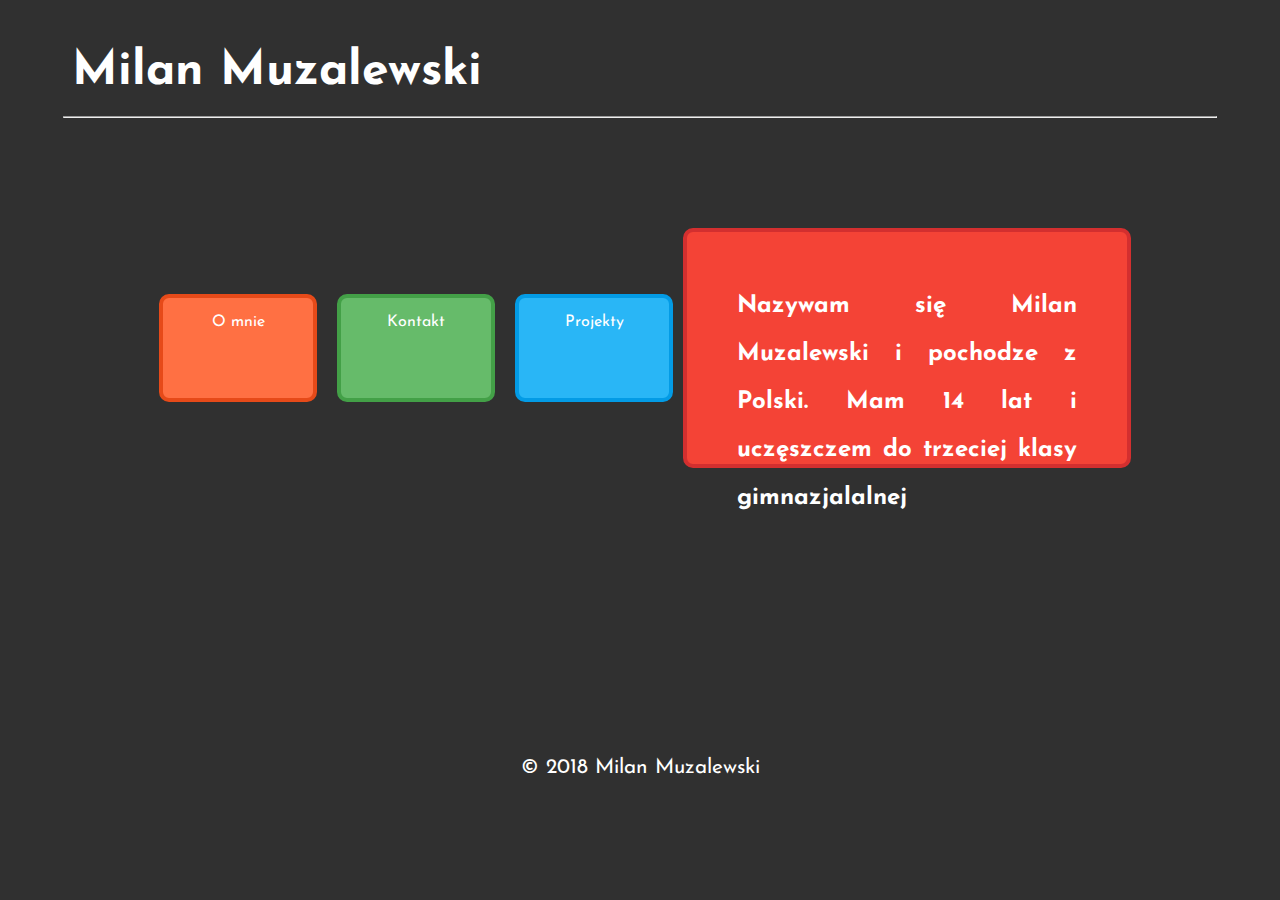
==== index.html @ 0ee714bd "Redesigning part 3" ====
<!DOCTYPE html>
<html lang="en">

<head>
	<meta charset="UTF-8">
	<meta name="viewport" content="width=device-width, initial-scale=1.0">
	<meta http-equiv="X-UA-Compatible" content="ie=edge">
	<title>Milan Muzalewski</title>
	<link rel="stylesheet" href="css/style.css">
	<link href="https://fonts.googleapis.com/css?family=Josefin+Sans|Roboto" rel="stylesheet">
	<link rel="stylesheet" href="https://use.fontawesome.com/releases/v5.4.1/css/all.css" integrity="sha384-5sAR7xN1Nv6T6+dT2mhtzEpVJvfS3NScPQTrOxhwjIuvcA67KV2R5Jz6kr4abQsz" crossorigin="anonymous">
</head>

<body>
	<div class="top">
		<div>
			<h2>Milan Muzalewski</h2>
		</div>
		<div id="zegar"></div>
	</div>
	<hr>

	<div class="box">
		<div class="box1">

			<div class="me" onclick="me();">
					<div class="sq1">
						<center>
							<i class="fas fa-user fa-3x"></i>
							<p>O mnie</p>
						</center>
					</div>
			</div>

			<div class="contact" onclick="contact();">
					<div class="sq2">
						<center>
							<i class="fas fa-envelope fa-3x"></i>
							<p>Kontakt</p>
						</center>
					</div>
			</div>

			<div class="projects" onclick="projects();">
					<div class="sq3">
						<center>
							<i class="fas fa-briefcase fa-3x"></i>
							<p>Projekty</p>
						</center>
					</div>
			</div>

		</div>

		<div class="box2">
			<h2>
				<div id="sq5">
					Nazywam się Milan Muzalewski i pochodze z Polski. Mam 14 lat i uczęszczem do trzeciej klasy gimnazjalalnej
				</div>
			</h2>
		</div>
	</div>

	<div id="sq6">
		<a href="https://www.facebook.com">
			<div class="fb">
				<i class="fab fa-facebook fa-3x"></i>
			</div>
		</a>
		<a href="https://twitter.com/?lang=pl">
			<div class="tw">
				<i class="fab fa-twitter fa-3x"></i>
			</div>
		</a>
		<a href="https://github.com">
			<div class="git">
				<i class="fab fa-github fa-3x"></i>
			</div>
		</a>
		<a href="https://www.youtube.com/channel/UCFMMYtEbKgVNskkrYH8s7Fw">
			<div class="yt">
				<i class="fab fa-youtube fa-3x"></i>
			</div>
		</a>
		<div style="clear:both;"> </div>
	</div>
	</div>

	<div class="end">
		<center>&copy 2018 Milan Muzalewski</center>
	</div>
</body>

<script src="main.js"></script>

</html>
---- css/style.css ----
body {
	background-color: #303030;
	color: #ffffff;
	font-family: 'Josefin Sans', sans-serif;
}

.top {
	display: flex;
	justify-content: flex-start;
	align-items: center;
	flex-wrap: nowrap;
}

.top div h2 {
	padding-right: 30vw;
	padding-left: 5vw;
	font-size: 3rem;
}

#zegar {
	position: absolute;
	right: 5%;
	font-size: 2rem;
	user-select: none
}

hr {
	max-width: 90vw;
	margin-top: -20px;
}

.me {
	background-color: #FF7043;
	border: 4px solid #E64A19;
	border-radius: 10px;
	width: 150px;
	height: 100px;
	cursor: pointer;
	text-align: center;
	user-select: none
}

.me:hover {
	background-color: #D84315;
	border: 4px solid #BF360C;
	color: #fff
}

.contact {
	background-color: #66BB6A;
	border: 4px solid #43A047;
	border-radius: 10px;
	width: 150px;
	height: 100px;
	cursor: pointer;
	text-align: center;
	user-select: none
}

.contact:hover {
	background-color: #2E7D32;
	border: 4px solid #1B5E20;
	color: #fff
}

.projects {
	background-color: #29B6F6;
	border: 4px solid #039BE5;
	border-radius: 10px;
	width: 150px;
	height: 100px;
	cursor: pointer;
	text-align: center;
	user-select: none
}

.projects:hover {
	background-color: #0277BD;
	border: 4px solid #01579B;
	color: #fff
}

.box {
	display: flex;
	flex-wrap: nowrap;
	justify-content: center;
	margin-top: 10vh;
}

.box1 {
	display: flex;
	justify-content: space-evenly;
	max-width: 50vw;
	flex-wrap: wrap;
	align-items: center;
}

.box1 div {
	margin: 10px;
}

.box2 h2 {
	background-color: #F44336;
	border: 4px solid #D32F2F;
	font-size: 1.5rem;
	text-align: justify;
	padding: 50px;
	width: 35vw;
	height: 240px;
	box-sizing: border-box;
	line-height: 3rem;
	border-radius: 10px;
}

#sq6 {
	display: flex;
	justify-content: space-around;
	margin-top: 5vh;
	max-width: 40vw;
	margin-left: 30vw;
}

.fb {
	color: #fff
}

.fb:hover {
	color: #3B5998
}

.tw {
	color: #fff
}

.tw:hover {
	color: #1DA1F2
}

.git {
	color: #fff
}

.git:hover {
	color: gray
}

.yt {
	color: #fff
}

.yt:hover {
	color: #DB4437
}

.end {
	font-size: 1.3rem;
	margin-top: 25vh;
}

/*  **********************
        ***** for Mobile *****
        ********************** */
@media only screen and (max-width: 425px) {
	body {
		overflow-x: hidden;
	}

	.top div h2 {
		padding-right: 30vw;
		padding-left: 5vw;
		font-size: 2rem;
	}

	#zegar {
		position: absolute;
		right: 5%;
		font-size: 1.5rem;
	}

	hr {
		max-width: 90vw;
		margin-top: -20px;
	}

	.square {
		border: 1px solid #ffffff;
		width: 70px;
		height: 70px;
		cursor: pointer;
	}

	.box {
		display: flex;
		flex-wrap: nowrap;
		justify-content: center;
		margin-top: 10vh;
		flex-direction: column;
		align-items: center;
	}

	.box1 {
		display: flex;
		justify-content: flex-start;
		max-width: 100vw;
		flex-wrap: wrap;
		flex-direction: row;
		align-items: center;
	}

	.box1 div {
		margin: 0 px;
	}

	.box2 h2 {
		font-size: 0.8rem;
		text-align: justify;
		padding: 5px;
		padding-top: 20px;
		width: 80vw;
		height: 160px;
		border: 2px solid #fff;
		box-sizing: border-box;
		line-height: 1.5rem;
		margin-top: 45px;
	}

	#sq6 {
		display: flex;
		justify-content: space-around;
		margin-top: 30vh;
		max-width: 50vw;
		margin-left: 30vw;
	}

	/* #sq6 div{
        max-width: 50px;
        max-height: 50px;
    } */
	.end {
		font-size: 1rem;
		margin-top: 5vh;
	}

	#sq6 a i::before {
		font-size: 40px !important;
	}
}
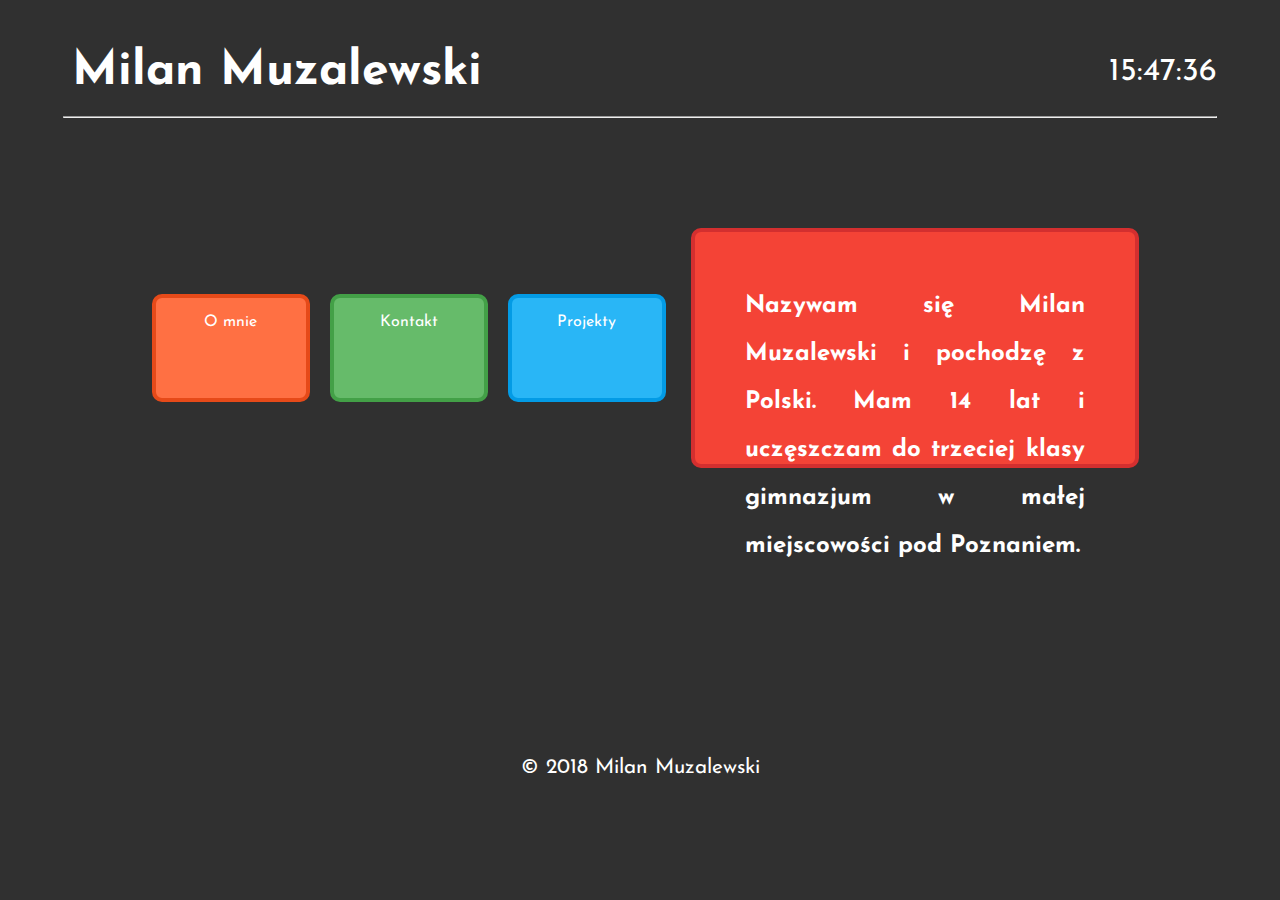
==== commit 3a9a200c: ":heart:" ====
--- a/index.html
+++ b/index.html
@@ -8,9 +8,8 @@
 	<title>Milan Muzalewski</title>
 	<link rel="stylesheet" href="css/style.css">
 	<link href="https://fonts.googleapis.com/css?family=Josefin+Sans|Roboto" rel="stylesheet">
-	<link rel="stylesheet" href="https://use.fontawesome.com/releases/v5.4.1/css/all.css" integrity="sha384-5sAR7xN1Nv6T6+dT2mhtzEpVJvfS3NScPQTrOxhwjIuvcA67KV2R5Jz6kr4abQsz" crossorigin="anonymous">
+	<link href="https://use.fontawesome.com/releases/v5.4.1/css/all.css" rel="stylesheet" integrity="sha384-5sAR7xN1Nv6T6+dT2mhtzEpVJvfS3NScPQTrOxhwjIuvcA67KV2R5Jz6kr4abQsz" crossorigin="anonymous">
 </head>
-
 <body>
 	<div class="top">
 		<div>
@@ -53,11 +52,7 @@
 		</div>
 
 		<div class="box2">
-			<h2>
-				<div id="sq5">
-					Nazywam się Milan Muzalewski i pochodze z Polski. Mam 14 lat i uczęszczem do trzeciej klasy gimnazjalalnej
-				</div>
-			</h2>
+			<h2 id="sq5"><noscript>This page requires Javascript!</noscript></h2>
 		</div>
 	</div>
 
--- a/css/style.css
+++ b/css/style.css
@@ -93,6 +93,7 @@
 	max-width: 50vw;
 	flex-wrap: wrap;
 	align-items: center;
+	margin-right: 15px
 }
 
 .box1 div {
@@ -183,9 +184,8 @@
 	}
 
 	.square {
-		border: 1px solid #ffffff;
-		width: 70px;
-		height: 70px;
+		width: 50px;
+		height: 50;
 		cursor: pointer;
 	}
 
@@ -200,7 +200,7 @@
 
 	.box1 {
 		display: flex;
-		justify-content: flex-start;
+		justify-content: center;
 		max-width: 100vw;
 		flex-wrap: wrap;
 		flex-direction: row;
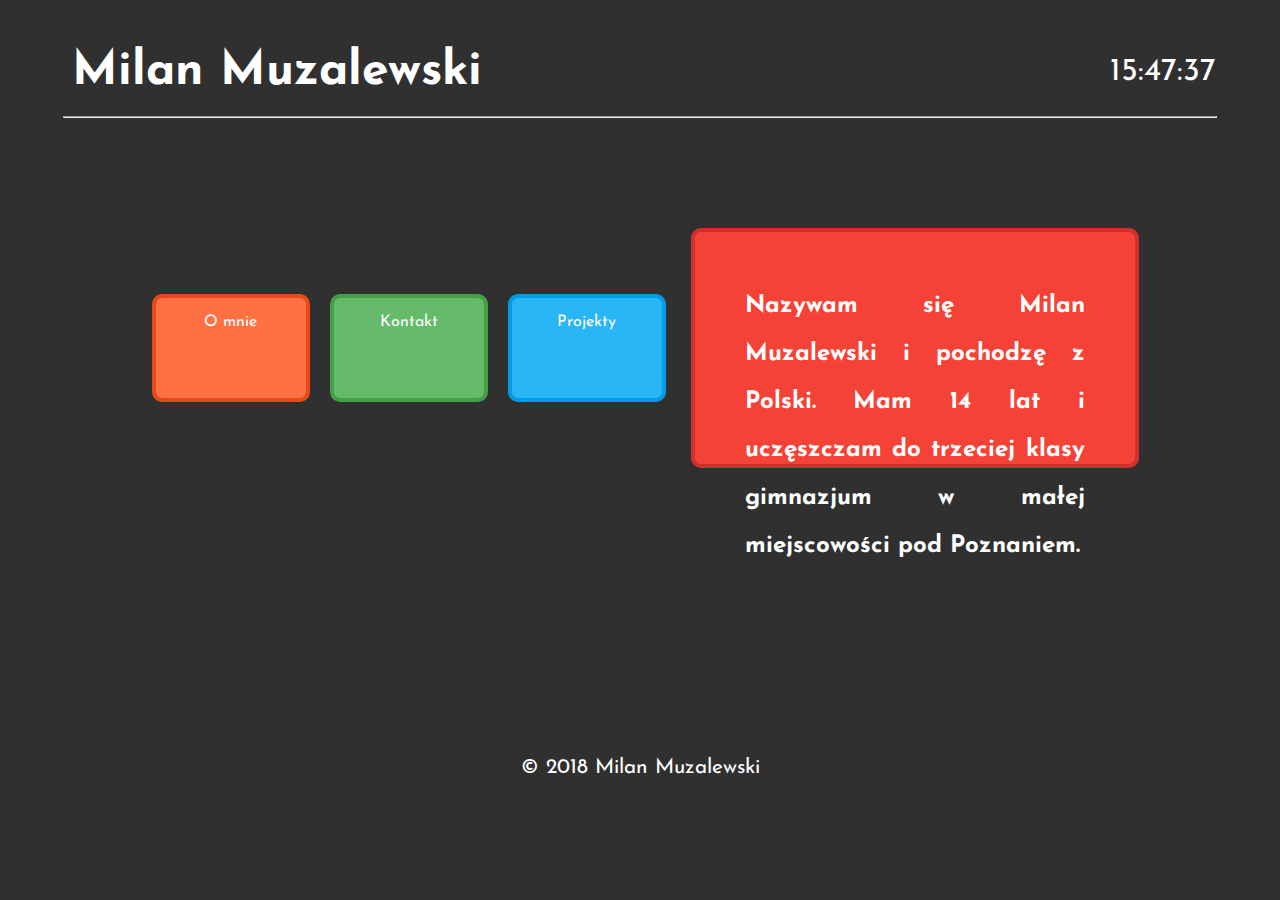
==== commit f154b412: "Update index.html" ====
--- a/index.html
+++ b/index.html
@@ -67,7 +67,7 @@
 				<i class="fab fa-twitter fa-3x"></i>
 			</div>
 		</a>
-		<a href="https://github.com">
+		<a href="https://github.com/xXmilanek"
 			<div class="git">
 				<i class="fab fa-github fa-3x"></i>
 			</div>
@@ -88,4 +88,4 @@
 
 <script src="main.js"></script>
 
-</html>+</html>
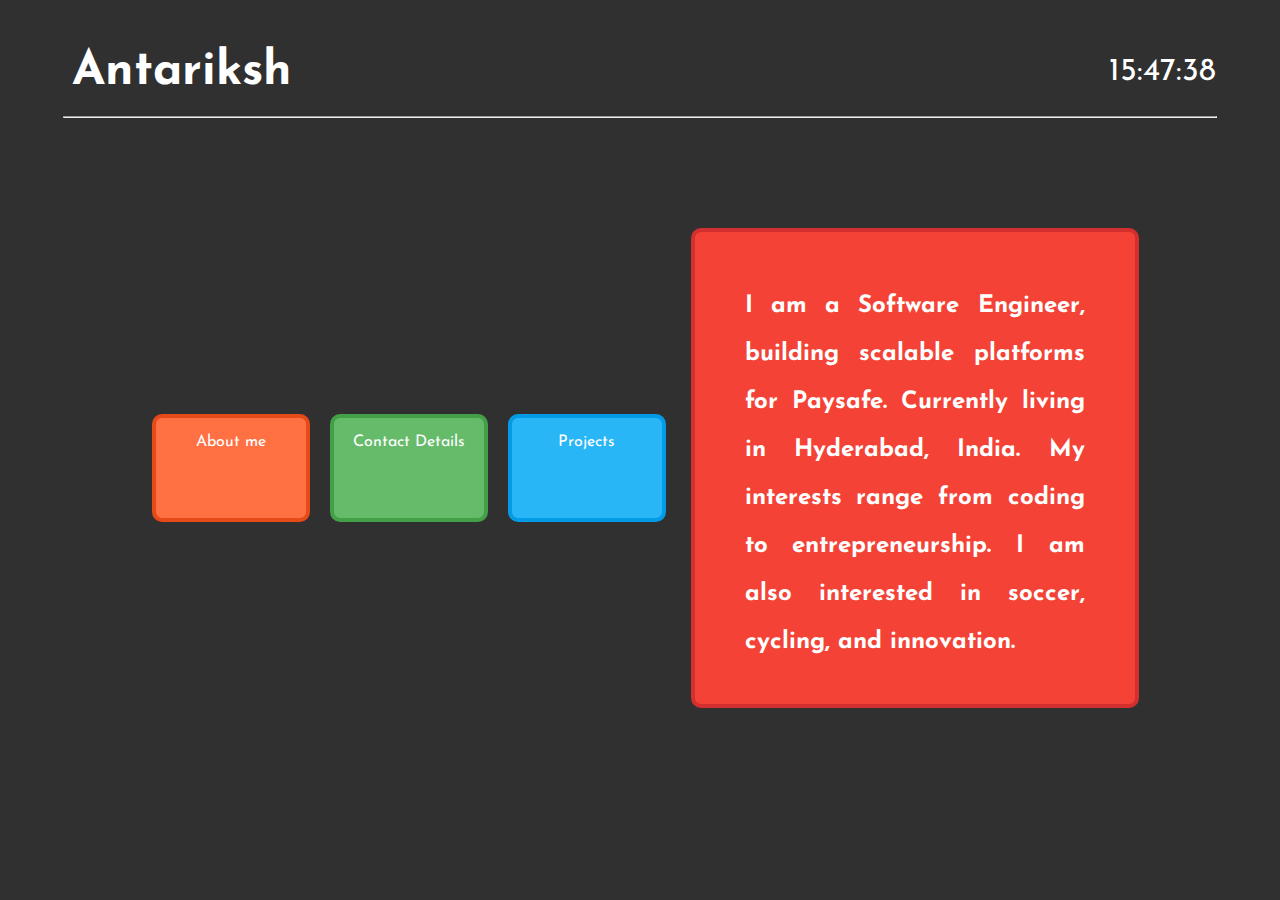
==== commit b9910bc8: "Added Css fix and static data changes" ====
--- a/index.html
+++ b/index.html
@@ -5,7 +5,7 @@
 	<meta charset="UTF-8">
 	<meta name="viewport" content="width=device-width, initial-scale=1.0">
 	<meta http-equiv="X-UA-Compatible" content="ie=edge">
-	<title>Milan Muzalewski</title>
+	<title>Antariksh</title>
 	<link rel="stylesheet" href="css/style.css">
 	<link href="https://fonts.googleapis.com/css?family=Josefin+Sans|Roboto" rel="stylesheet">
 	<link href="https://use.fontawesome.com/releases/v5.4.1/css/all.css" rel="stylesheet" integrity="sha384-5sAR7xN1Nv6T6+dT2mhtzEpVJvfS3NScPQTrOxhwjIuvcA67KV2R5Jz6kr4abQsz" crossorigin="anonymous">
@@ -13,7 +13,7 @@
 <body>
 	<div class="top">
 		<div>
-			<h2>Milan Muzalewski</h2>
+			<h2>Antariksh</h2>
 		</div>
 		<div id="zegar"></div>
 	</div>
@@ -26,7 +26,7 @@
 					<div class="sq1">
 						<center>
 							<i class="fas fa-user fa-3x"></i>
-							<p>O mnie</p>
+							<p>About me</p>
 						</center>
 					</div>
 			</div>
@@ -35,7 +35,7 @@
 					<div class="sq2">
 						<center>
 							<i class="fas fa-envelope fa-3x"></i>
-							<p>Kontakt</p>
+							<p>Contact Details</p>
 						</center>
 					</div>
 			</div>
@@ -44,7 +44,7 @@
 					<div class="sq3">
 						<center>
 							<i class="fas fa-briefcase fa-3x"></i>
-							<p>Projekty</p>
+							<p>Projects</p>
 						</center>
 					</div>
 			</div>
@@ -62,27 +62,18 @@
 				<i class="fab fa-facebook fa-3x"></i>
 			</div>
 		</a>
-		<a href="https://twitter.com/?lang=pl">
+		<a href="https://twitter.com/antrix190">
 			<div class="tw">
 				<i class="fab fa-twitter fa-3x"></i>
 			</div>
 		</a>
-		<a href="https://github.com/xXmilanek"
+		<a href="https://github.com/antrix190">
 			<div class="git">
 				<i class="fab fa-github fa-3x"></i>
 			</div>
 		</a>
-		<a href="https://www.youtube.com/channel/UCFMMYtEbKgVNskkrYH8s7Fw">
-			<div class="yt">
-				<i class="fab fa-youtube fa-3x"></i>
-			</div>
-		</a>
 		<div style="clear:both;"> </div>
 	</div>
-	</div>
-
-	<div class="end">
-		<center>&copy 2018 Milan Muzalewski</center>
 	</div>
 </body>
 
--- a/css/style.css
+++ b/css/style.css
@@ -107,7 +107,7 @@
 	text-align: justify;
 	padding: 50px;
 	width: 35vw;
-	height: 240px;
+	height: 480px;
 	box-sizing: border-box;
 	line-height: 3rem;
 	border-radius: 10px;
